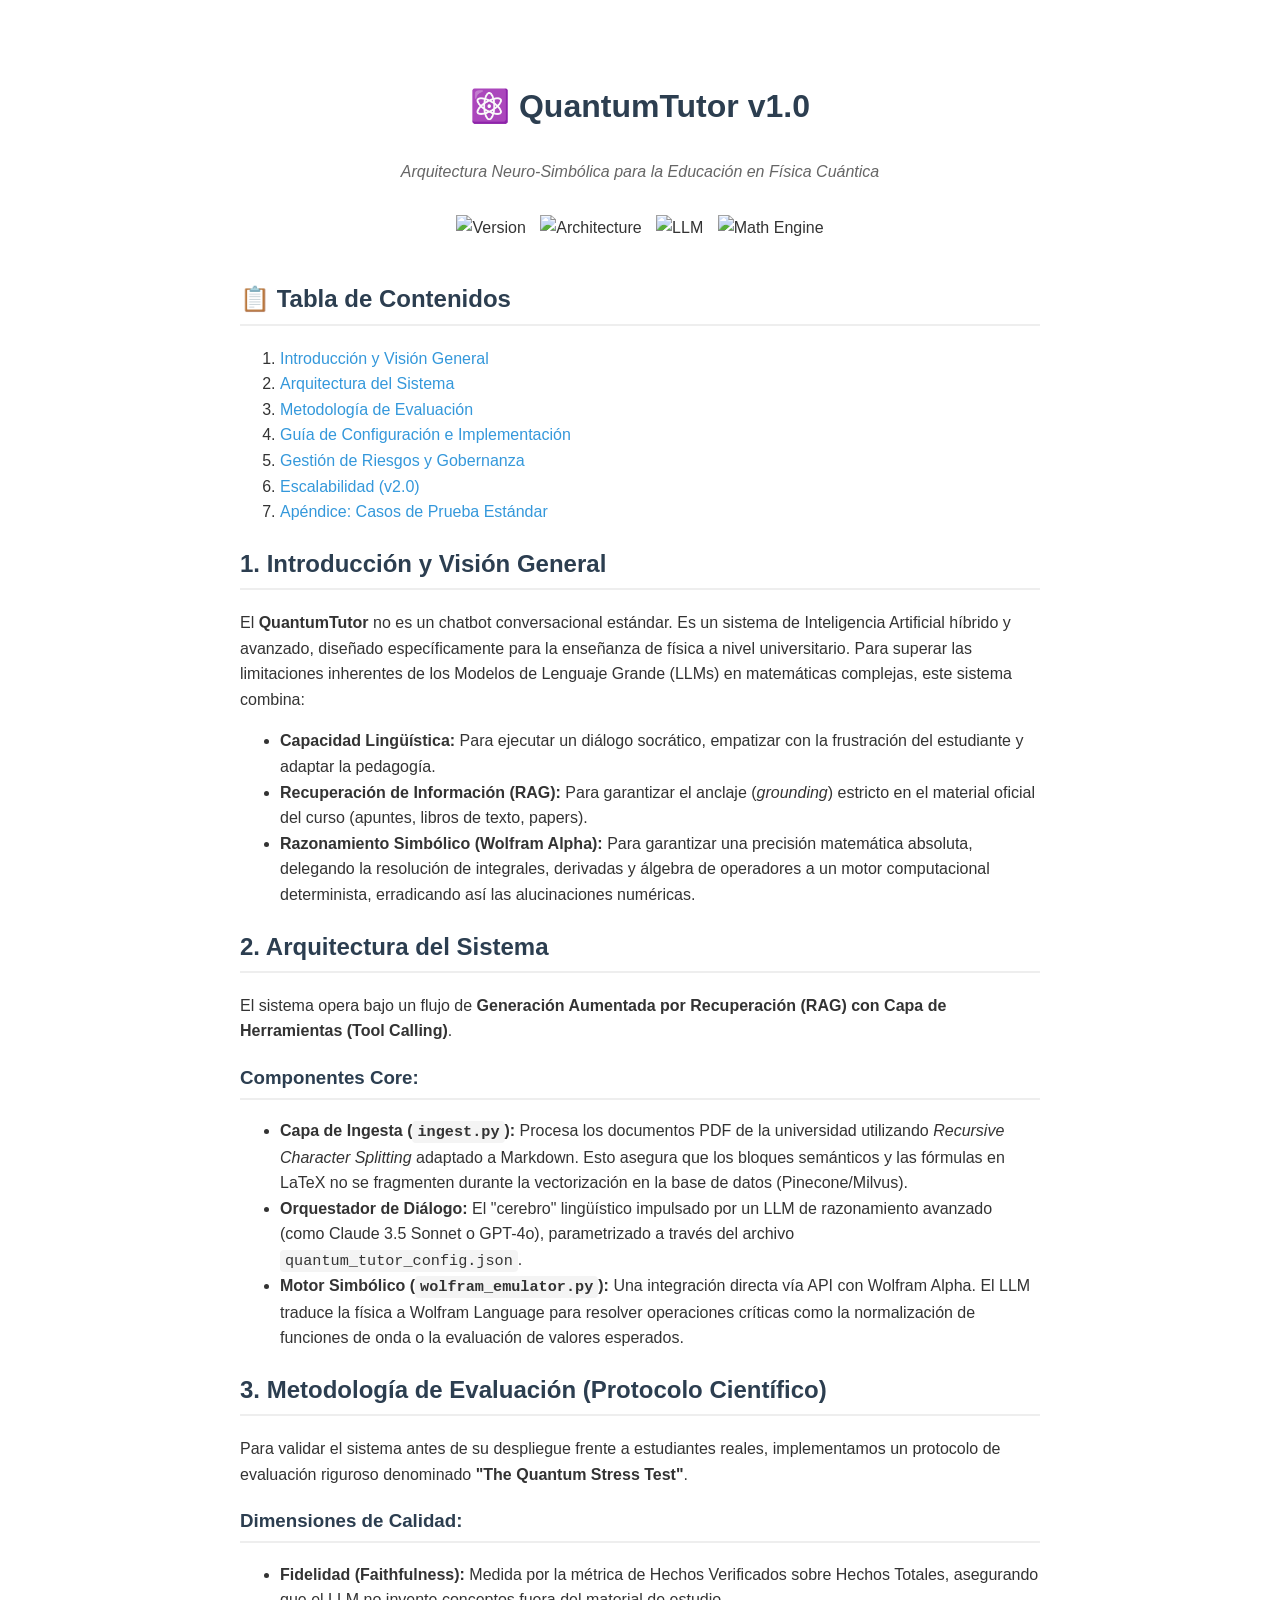
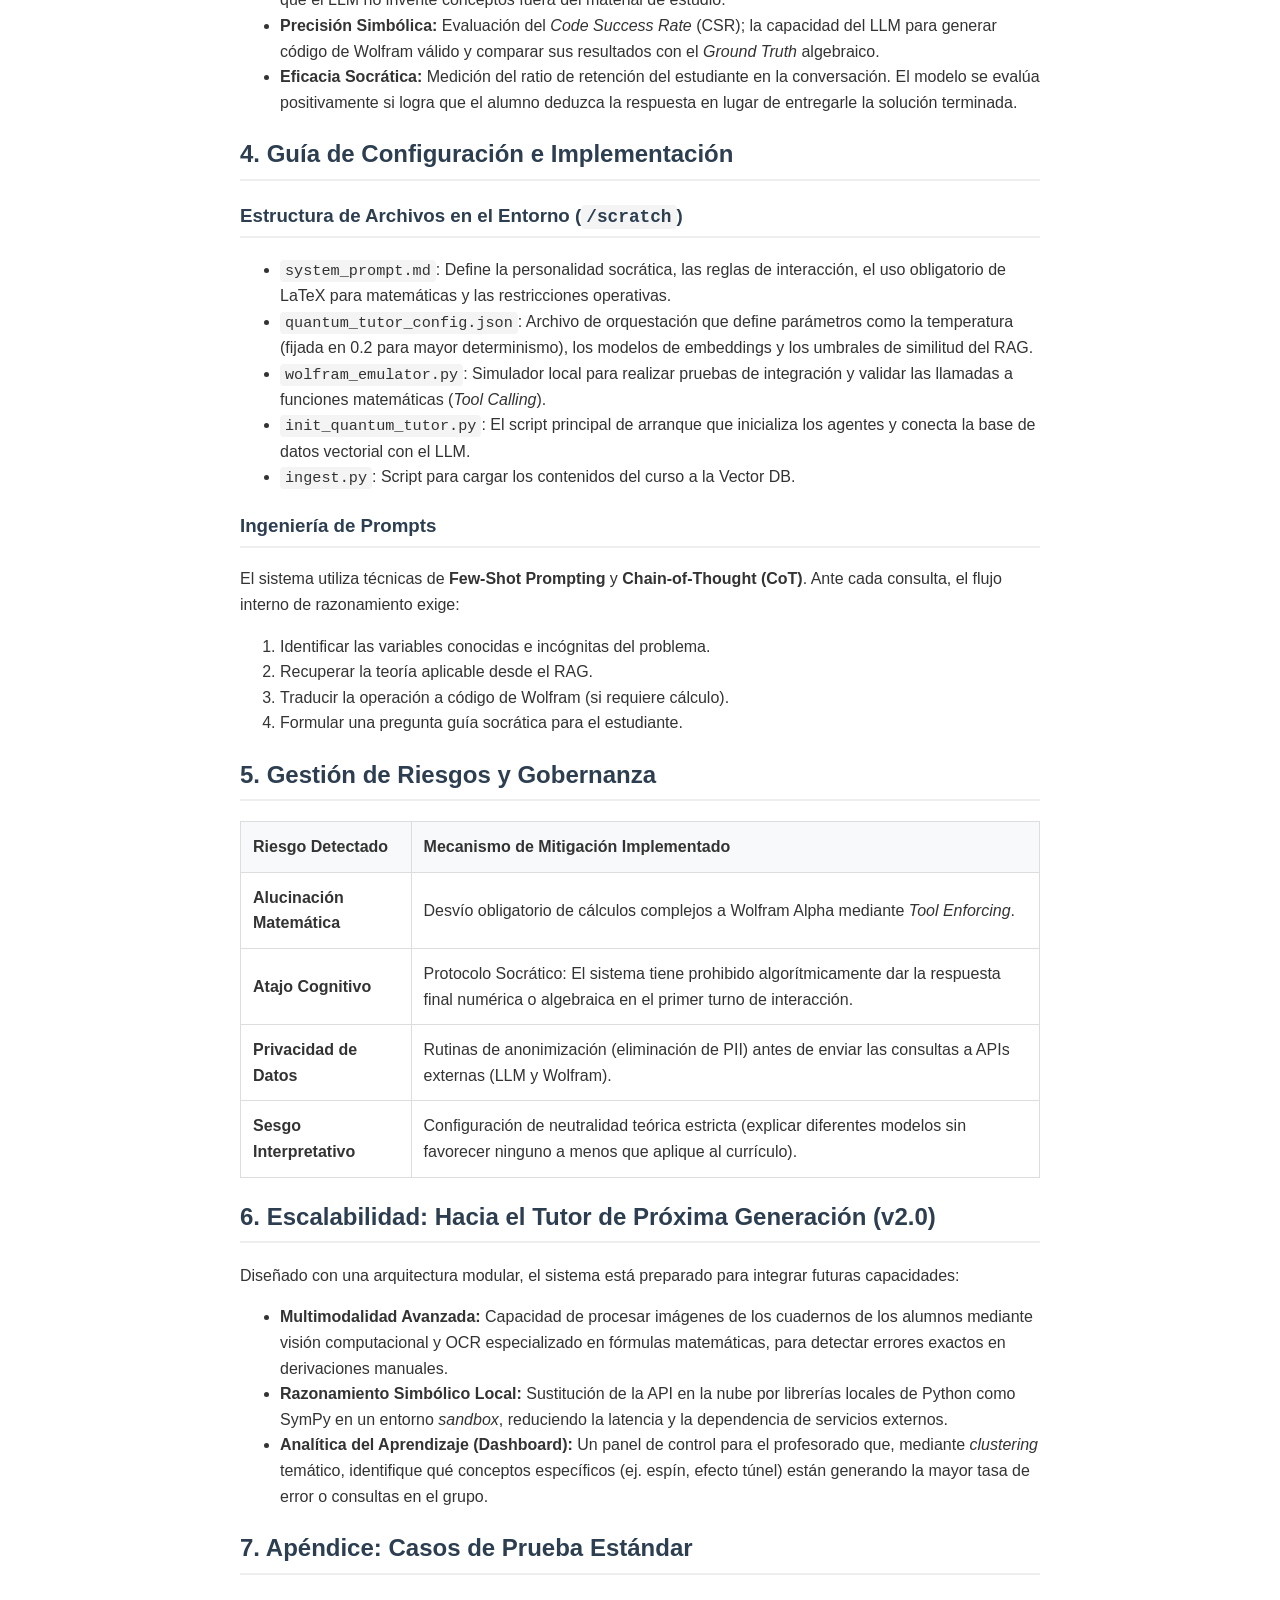
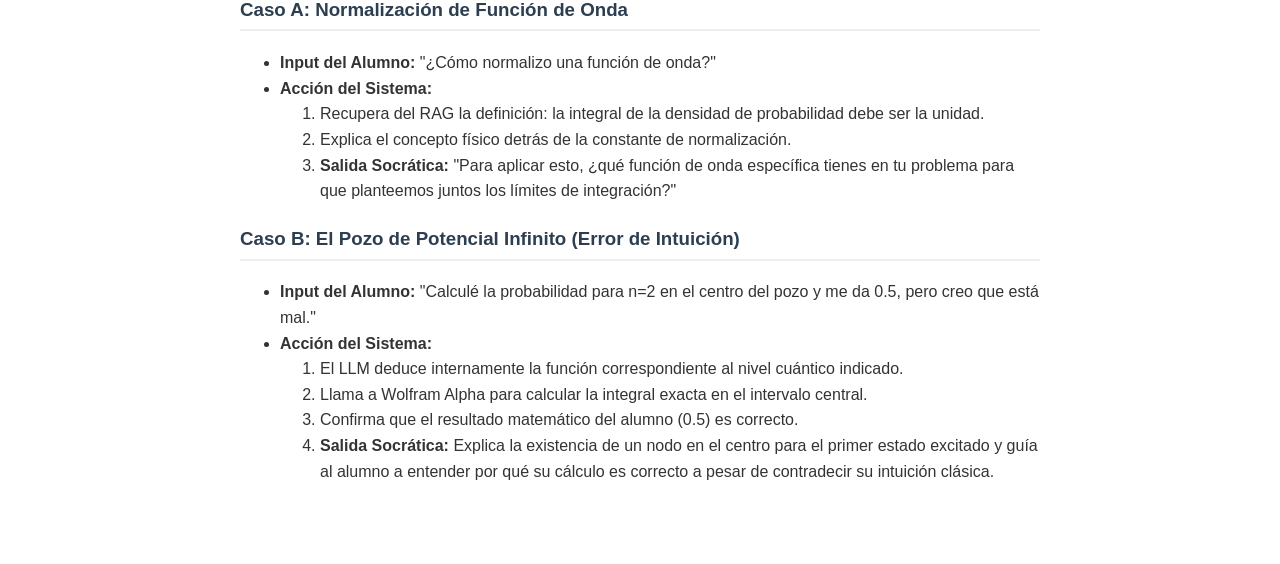
==== manual_quantum_tutor.html @ d398c794 "Initial commit: QuantumTutor v3.0 Production Ready" ====
<!DOCTYPE html>
<html lang="es">
<head>
    <meta charset="UTF-8">
    <title>QuantumTutor v1.0</title>
    <style>
        body { font-family: 'Segoe UI', Arial, sans-serif; line-height: 1.6; max-width: 800px; margin: 40px auto; color: #333; padding: 20px; }
        h1, h2, h3 { color: #2c3e50; border-bottom: 2px solid #eee; padding-bottom: 5px; }
        h1 { text-align: center; border-bottom: none; }
        .subtitle { text-align: center; font-style: italic; color: #666; margin-bottom: 30px; }
        code { background: #f4f4f4; padding: 2px 5px; border-radius: 4px; font-family: 'Courier New', monospace; font-size: 0.95em; }
        pre code { display: block; padding: 10px; overflow-x: auto; border: 1px solid #ddd; }
        table { width: 100%; border-collapse: collapse; margin-bottom: 20px; }
        th, td { border: 1px solid #ddd; padding: 12px; text-align: left; }
        th { background-color: #f8f9fa; }
        .badges { text-align: center; margin-bottom: 40px; }
        .badges img { margin: 0 5px; height: 20px; }
        a { color: #3498db; text-decoration: none; }
        a:hover { text-decoration: underline; }
        ul, ol { margin-bottom: 20px; }
    </style>
</head>
<body>
    <h1>⚛️ QuantumTutor v1.0</h1>
    <div class="subtitle">Arquitectura Neuro-Simbólica para la Educación en Física Cuántica</div>
    
    <div class="badges">
        <img src="https://img.shields.io/badge/version-1.0-blue" alt="Version">
        <img src="https://img.shields.io/badge/architecture-Neuro--Symbolic_RAG-orange" alt="Architecture">
        <img src="https://img.shields.io/badge/LLM-Claude_3.5_Sonnet-green" alt="LLM">
        <img src="https://img.shields.io/badge/Math_Engine-Wolfram_Alpha-red" alt="Math Engine">
    </div>

    <h2>📋 Tabla de Contenidos</h2>
    <ol>
        <li><a href="#1-introducción-y-visión-general">Introducción y Visión General</a></li>
        <li><a href="#2-arquitectura-del-sistema">Arquitectura del Sistema</a></li>
        <li><a href="#3-metodología-de-evaluación-protocolo-científico">Metodología de Evaluación</a></li>
        <li><a href="#4-guía-de-configuración-e-implementación">Guía de Configuración e Implementación</a></li>
        <li><a href="#5-gestión-de-riesgos-y-gobernanza">Gestión de Riesgos y Gobernanza</a></li>
        <li><a href="#6-escalabilidad-hacia-el-tutor-de-próxima-generación-v20">Escalabilidad (v2.0)</a></li>
        <li><a href="#7-apéndice-casos-de-prueba-estándar">Apéndice: Casos de Prueba Estándar</a></li>
    </ol>

    <h2 id="1-introducción-y-visión-general">1. Introducción y Visión General</h2>
    <p>El <strong>QuantumTutor</strong> no es un chatbot conversacional estándar. Es un sistema de Inteligencia Artificial híbrido y avanzado, diseñado específicamente para la enseñanza de física a nivel universitario. Para superar las limitaciones inherentes de los Modelos de Lenguaje Grande (LLMs) en matemáticas complejas, este sistema combina:</p>
    <ul>
        <li><strong>Capacidad Lingüística:</strong> Para ejecutar un diálogo socrático, empatizar con la frustración del estudiante y adaptar la pedagogía.</li>
        <li><strong>Recuperación de Información (RAG):</strong> Para garantizar el anclaje (<em>grounding</em>) estricto en el material oficial del curso (apuntes, libros de texto, papers).</li>
        <li><strong>Razonamiento Simbólico (Wolfram Alpha):</strong> Para garantizar una precisión matemática absoluta, delegando la resolución de integrales, derivadas y álgebra de operadores a un motor computacional determinista, erradicando así las alucinaciones numéricas.</li>
    </ul>

    <h2 id="2-arquitectura-del-sistema">2. Arquitectura del Sistema</h2>
    <p>El sistema opera bajo un flujo de <strong>Generación Aumentada por Recuperación (RAG) con Capa de Herramientas (Tool Calling)</strong>.</p>
    
    <h3>Componentes Core:</h3>
    <ul>
        <li><strong>Capa de Ingesta (<code>ingest.py</code>):</strong> Procesa los documentos PDF de la universidad utilizando <em>Recursive Character Splitting</em> adaptado a Markdown. Esto asegura que los bloques semánticos y las fórmulas en LaTeX no se fragmenten durante la vectorización en la base de datos (Pinecone/Milvus).</li>
        <li><strong>Orquestador de Diálogo:</strong> El "cerebro" lingüístico impulsado por un LLM de razonamiento avanzado (como Claude 3.5 Sonnet o GPT-4o), parametrizado a través del archivo <code>quantum_tutor_config.json</code>.</li>
        <li><strong>Motor Simbólico (<code>wolfram_emulator.py</code>):</strong> Una integración directa vía API con Wolfram Alpha. El LLM traduce la física a Wolfram Language para resolver operaciones críticas como la normalización de funciones de onda o la evaluación de valores esperados.</li>
    </ul>

    <h2 id="3-metodología-de-evaluación-protocolo-científico">3. Metodología de Evaluación (Protocolo Científico)</h2>
    <p>Para validar el sistema antes de su despliegue frente a estudiantes reales, implementamos un protocolo de evaluación riguroso denominado <strong>"The Quantum Stress Test"</strong>.</p>
    
    <h3>Dimensiones de Calidad:</h3>
    <ul>
        <li><strong>Fidelidad (Faithfulness):</strong> Medida por la métrica de Hechos Verificados sobre Hechos Totales, asegurando que el LLM no invente conceptos fuera del material de estudio.</li>
        <li><strong>Precisión Simbólica:</strong> Evaluación del <em>Code Success Rate</em> (CSR); la capacidad del LLM para generar código de Wolfram válido y comparar sus resultados con el <em>Ground Truth</em> algebraico.</li>
        <li><strong>Eficacia Socrática:</strong> Medición del ratio de retención del estudiante en la conversación. El modelo se evalúa positivamente si logra que el alumno deduzca la respuesta en lugar de entregarle la solución terminada.</li>
    </ul>

    <h2 id="4-guía-de-configuración-e-implementación">4. Guía de Configuración e Implementación</h2>
    
    <h3>Estructura de Archivos en el Entorno (<code>/scratch</code>)</h3>
    <ul>
        <li><code>system_prompt.md</code>: Define la personalidad socrática, las reglas de interacción, el uso obligatorio de LaTeX para matemáticas y las restricciones operativas.</li>
        <li><code>quantum_tutor_config.json</code>: Archivo de orquestación que define parámetros como la temperatura (fijada en 0.2 para mayor determinismo), los modelos de embeddings y los umbrales de similitud del RAG.</li>
        <li><code>wolfram_emulator.py</code>: Simulador local para realizar pruebas de integración y validar las llamadas a funciones matemáticas (<em>Tool Calling</em>).</li>
        <li><code>init_quantum_tutor.py</code>: El script principal de arranque que inicializa los agentes y conecta la base de datos vectorial con el LLM.</li>
        <li><code>ingest.py</code>: Script para cargar los contenidos del curso a la Vector DB.</li>
    </ul>
    
    <h3>Ingeniería de Prompts</h3>
    <p>El sistema utiliza técnicas de <strong>Few-Shot Prompting</strong> y <strong>Chain-of-Thought (CoT)</strong>. Ante cada consulta, el flujo interno de razonamiento exige:</p>
    <ol>
        <li>Identificar las variables conocidas e incógnitas del problema.</li>
        <li>Recuperar la teoría aplicable desde el RAG.</li>
        <li>Traducir la operación a código de Wolfram (si requiere cálculo).</li>
        <li>Formular una pregunta guía socrática para el estudiante.</li>
    </ol>

    <h2 id="5-gestión-de-riesgos-y-gobernanza">5. Gestión de Riesgos y Gobernanza</h2>
    <table>
        <thead>
            <tr>
                <th>Riesgo Detectado</th>
                <th>Mecanismo de Mitigación Implementado</th>
            </tr>
        </thead>
        <tbody>
            <tr>
                <td><strong>Alucinación Matemática</strong></td>
                <td>Desvío obligatorio de cálculos complejos a Wolfram Alpha mediante <em>Tool Enforcing</em>.</td>
            </tr>
            <tr>
                <td><strong>Atajo Cognitivo</strong></td>
                <td>Protocolo Socrático: El sistema tiene prohibido algorítmicamente dar la respuesta final numérica o algebraica en el primer turno de interacción.</td>
            </tr>
            <tr>
                <td><strong>Privacidad de Datos</strong></td>
                <td>Rutinas de anonimización (eliminación de PII) antes de enviar las consultas a APIs externas (LLM y Wolfram).</td>
            </tr>
            <tr>
                <td><strong>Sesgo Interpretativo</strong></td>
                <td>Configuración de neutralidad teórica estricta (explicar diferentes modelos sin favorecer ninguno a menos que aplique al currículo).</td>
            </tr>
        </tbody>
    </table>

    <h2 id="6-escalabilidad-hacia-el-tutor-de-próxima-generación-v20">6. Escalabilidad: Hacia el Tutor de Próxima Generación (v2.0)</h2>
    <p>Diseñado con una arquitectura modular, el sistema está preparado para integrar futuras capacidades:</p>
    <ul>
        <li><strong>Multimodalidad Avanzada:</strong> Capacidad de procesar imágenes de los cuadernos de los alumnos mediante visión computacional y OCR especializado en fórmulas matemáticas, para detectar errores exactos en derivaciones manuales.</li>
        <li><strong>Razonamiento Simbólico Local:</strong> Sustitución de la API en la nube por librerías locales de Python como SymPy en un entorno <em>sandbox</em>, reduciendo la latencia y la dependencia de servicios externos.</li>
        <li><strong>Analítica del Aprendizaje (Dashboard):</strong> Un panel de control para el profesorado que, mediante <em>clustering</em> temático, identifique qué conceptos específicos (ej. espín, efecto túnel) están generando la mayor tasa de error o consultas en el grupo.</li>
    </ul>

    <h2 id="7-apéndice-casos-de-prueba-estándar">7. Apéndice: Casos de Prueba Estándar</h2>
    
    <h3>Caso A: Normalización de Función de Onda</h3>
    <ul>
        <li><strong>Input del Alumno:</strong> "¿Cómo normalizo una función de onda?"</li>
        <li><strong>Acción del Sistema:</strong>
            <ol>
                <li>Recupera del RAG la definición: la integral de la densidad de probabilidad debe ser la unidad.</li>
                <li>Explica el concepto físico detrás de la constante de normalización.</li>
                <li><strong>Salida Socrática:</strong> "Para aplicar esto, ¿qué función de onda específica tienes en tu problema para que planteemos juntos los límites de integración?"</li>
            </ol>
        </li>
    </ul>

    <h3>Caso B: El Pozo de Potencial Infinito (Error de Intuición)</h3>
    <ul>
        <li><strong>Input del Alumno:</strong> "Calculé la probabilidad para n=2 en el centro del pozo y me da 0.5, pero creo que está mal."</li>
        <li><strong>Acción del Sistema:</strong>
            <ol>
                <li>El LLM deduce internamente la función correspondiente al nivel cuántico indicado.</li>
                <li>Llama a Wolfram Alpha para calcular la integral exacta en el intervalo central.</li>
                <li>Confirma que el resultado matemático del alumno (0.5) es correcto.</li>
                <li><strong>Salida Socrática:</strong> Explica la existencia de un nodo en el centro para el primer estado excitado y guía al alumno a entender por qué su cálculo es correcto a pesar de contradecir su intuición clásica.</li>
            </ol>
        </li>
    </ul>
</body>
</html>
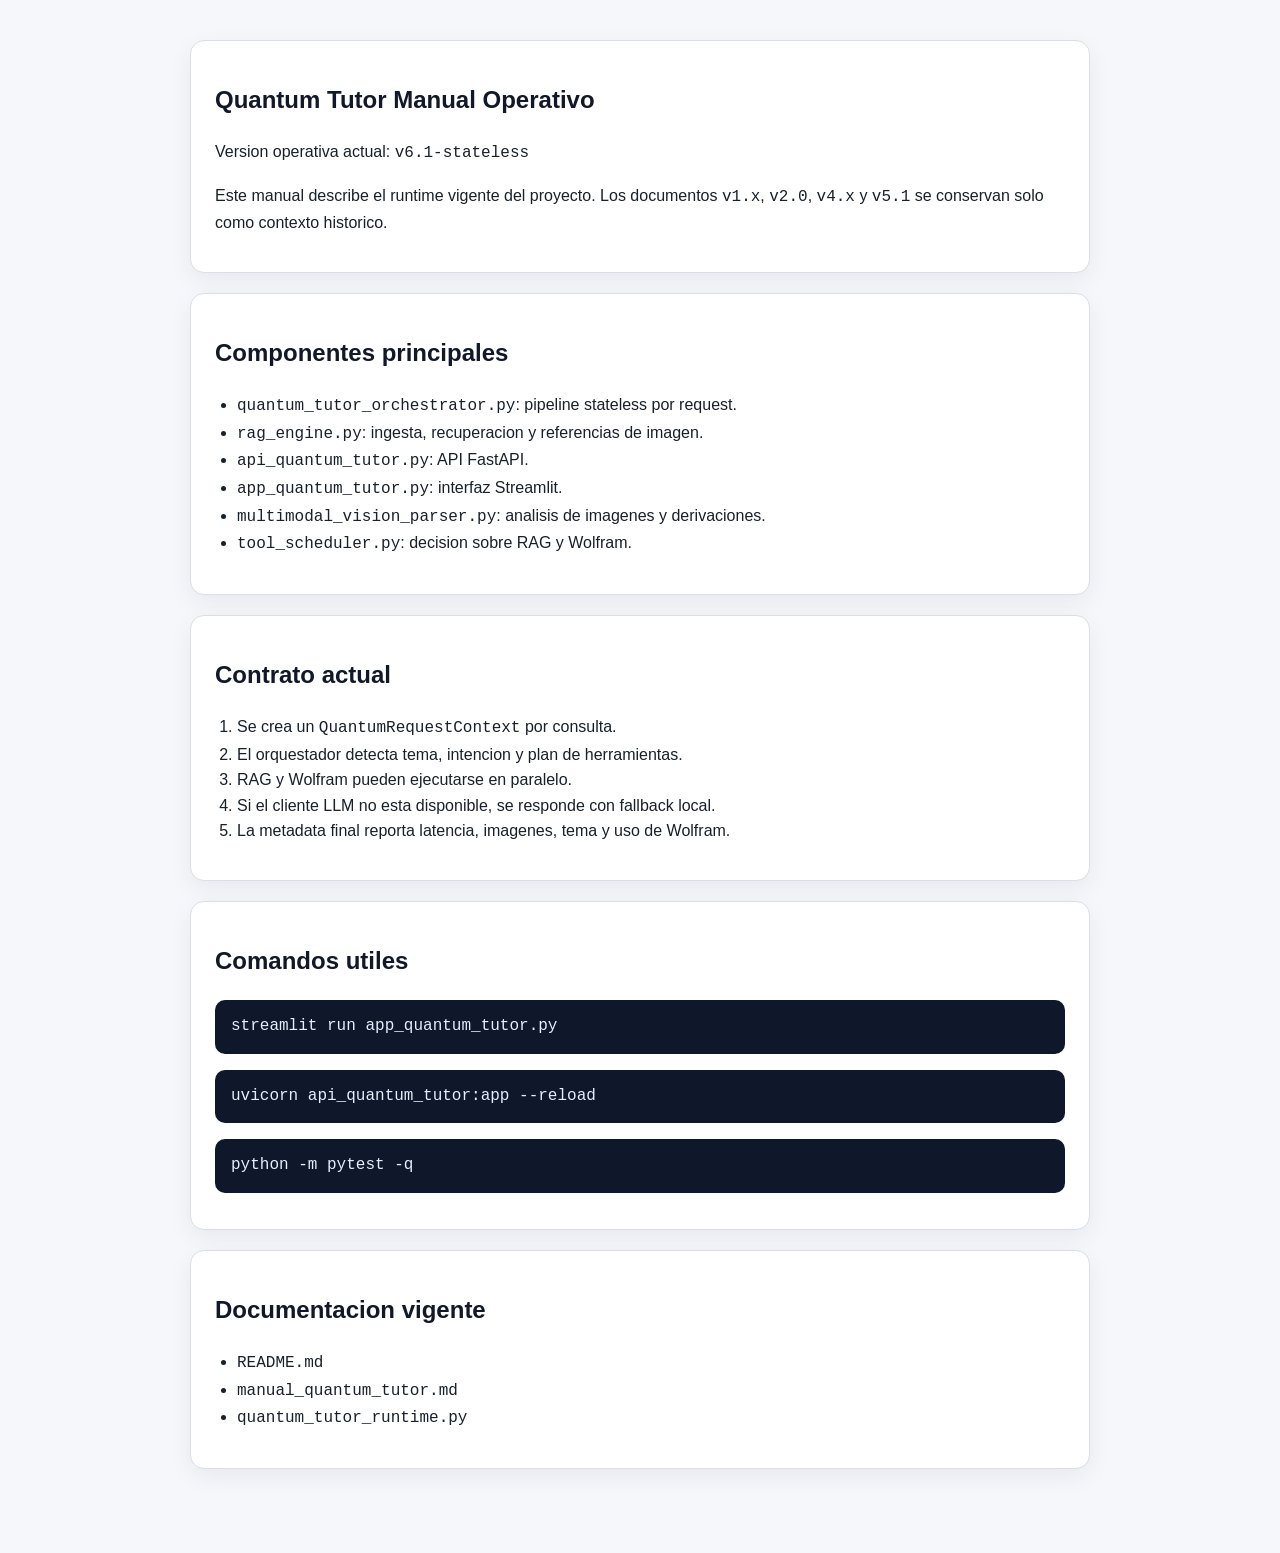
==== commit 759a8eb4: "chore(security): Phase 2 audit remediation (IDOR, XSS, Auto-Register, Orchestrator lock)" ====
--- a/manual_quantum_tutor.html
+++ b/manual_quantum_tutor.html
@@ -2,155 +2,93 @@
 <html lang="es">
 <head>
     <meta charset="UTF-8">
-    <title>QuantumTutor v1.0</title>
+    <meta name="viewport" content="width=device-width, initial-scale=1.0">
+    <title>Quantum Tutor Manual Operativo</title>
     <style>
-        body { font-family: 'Segoe UI', Arial, sans-serif; line-height: 1.6; max-width: 800px; margin: 40px auto; color: #333; padding: 20px; }
-        h1, h2, h3 { color: #2c3e50; border-bottom: 2px solid #eee; padding-bottom: 5px; }
-        h1 { text-align: center; border-bottom: none; }
-        .subtitle { text-align: center; font-style: italic; color: #666; margin-bottom: 30px; }
-        code { background: #f4f4f4; padding: 2px 5px; border-radius: 4px; font-family: 'Courier New', monospace; font-size: 0.95em; }
-        pre code { display: block; padding: 10px; overflow-x: auto; border: 1px solid #ddd; }
-        table { width: 100%; border-collapse: collapse; margin-bottom: 20px; }
-        th, td { border: 1px solid #ddd; padding: 12px; text-align: left; }
-        th { background-color: #f8f9fa; }
-        .badges { text-align: center; margin-bottom: 40px; }
-        .badges img { margin: 0 5px; height: 20px; }
-        a { color: #3498db; text-decoration: none; }
-        a:hover { text-decoration: underline; }
-        ul, ol { margin-bottom: 20px; }
+        body {
+            font-family: "Segoe UI", Arial, sans-serif;
+            margin: 0;
+            background: #f6f7fb;
+            color: #18202a;
+            line-height: 1.6;
+        }
+        main {
+            max-width: 900px;
+            margin: 0 auto;
+            padding: 40px 24px 64px;
+        }
+        h1, h2 {
+            color: #111827;
+        }
+        .card {
+            background: #ffffff;
+            border: 1px solid #d9deea;
+            border-radius: 14px;
+            padding: 20px 24px;
+            margin-bottom: 20px;
+            box-shadow: 0 8px 24px rgba(17, 24, 39, 0.06);
+        }
+        code, pre {
+            font-family: Consolas, "Courier New", monospace;
+        }
+        pre {
+            background: #0f172a;
+            color: #e5eefc;
+            padding: 14px 16px;
+            border-radius: 10px;
+            overflow-x: auto;
+        }
+        ul, ol {
+            padding-left: 22px;
+        }
     </style>
 </head>
 <body>
-    <h1>⚛️ QuantumTutor v1.0</h1>
-    <div class="subtitle">Arquitectura Neuro-Simbólica para la Educación en Física Cuántica</div>
-    
-    <div class="badges">
-        <img src="https://img.shields.io/badge/version-1.0-blue" alt="Version">
-        <img src="https://img.shields.io/badge/architecture-Neuro--Symbolic_RAG-orange" alt="Architecture">
-        <img src="https://img.shields.io/badge/LLM-Claude_3.5_Sonnet-green" alt="LLM">
-        <img src="https://img.shields.io/badge/Math_Engine-Wolfram_Alpha-red" alt="Math Engine">
-    </div>
+    <main>
+        <section class="card">
+            <h1>Quantum Tutor Manual Operativo</h1>
+            <p>Version operativa actual: <code>v6.1-stateless</code></p>
+            <p>Este manual describe el runtime vigente del proyecto. Los documentos <code>v1.x</code>, <code>v2.0</code>, <code>v4.x</code> y <code>v5.1</code> se conservan solo como contexto historico.</p>
+        </section>
 
-    <h2>📋 Tabla de Contenidos</h2>
-    <ol>
-        <li><a href="#1-introducción-y-visión-general">Introducción y Visión General</a></li>
-        <li><a href="#2-arquitectura-del-sistema">Arquitectura del Sistema</a></li>
-        <li><a href="#3-metodología-de-evaluación-protocolo-científico">Metodología de Evaluación</a></li>
-        <li><a href="#4-guía-de-configuración-e-implementación">Guía de Configuración e Implementación</a></li>
-        <li><a href="#5-gestión-de-riesgos-y-gobernanza">Gestión de Riesgos y Gobernanza</a></li>
-        <li><a href="#6-escalabilidad-hacia-el-tutor-de-próxima-generación-v20">Escalabilidad (v2.0)</a></li>
-        <li><a href="#7-apéndice-casos-de-prueba-estándar">Apéndice: Casos de Prueba Estándar</a></li>
-    </ol>
+        <section class="card">
+            <h2>Componentes principales</h2>
+            <ul>
+                <li><code>quantum_tutor_orchestrator.py</code>: pipeline stateless por request.</li>
+                <li><code>rag_engine.py</code>: ingesta, recuperacion y referencias de imagen.</li>
+                <li><code>api_quantum_tutor.py</code>: API FastAPI.</li>
+                <li><code>app_quantum_tutor.py</code>: interfaz Streamlit.</li>
+                <li><code>multimodal_vision_parser.py</code>: analisis de imagenes y derivaciones.</li>
+                <li><code>tool_scheduler.py</code>: decision sobre RAG y Wolfram.</li>
+            </ul>
+        </section>
 
-    <h2 id="1-introducción-y-visión-general">1. Introducción y Visión General</h2>
-    <p>El <strong>QuantumTutor</strong> no es un chatbot conversacional estándar. Es un sistema de Inteligencia Artificial híbrido y avanzado, diseñado específicamente para la enseñanza de física a nivel universitario. Para superar las limitaciones inherentes de los Modelos de Lenguaje Grande (LLMs) en matemáticas complejas, este sistema combina:</p>
-    <ul>
-        <li><strong>Capacidad Lingüística:</strong> Para ejecutar un diálogo socrático, empatizar con la frustración del estudiante y adaptar la pedagogía.</li>
-        <li><strong>Recuperación de Información (RAG):</strong> Para garantizar el anclaje (<em>grounding</em>) estricto en el material oficial del curso (apuntes, libros de texto, papers).</li>
-        <li><strong>Razonamiento Simbólico (Wolfram Alpha):</strong> Para garantizar una precisión matemática absoluta, delegando la resolución de integrales, derivadas y álgebra de operadores a un motor computacional determinista, erradicando así las alucinaciones numéricas.</li>
-    </ul>
+        <section class="card">
+            <h2>Contrato actual</h2>
+            <ol>
+                <li>Se crea un <code>QuantumRequestContext</code> por consulta.</li>
+                <li>El orquestador detecta tema, intencion y plan de herramientas.</li>
+                <li>RAG y Wolfram pueden ejecutarse en paralelo.</li>
+                <li>Si el cliente LLM no esta disponible, se responde con fallback local.</li>
+                <li>La metadata final reporta latencia, imagenes, tema y uso de Wolfram.</li>
+            </ol>
+        </section>
 
-    <h2 id="2-arquitectura-del-sistema">2. Arquitectura del Sistema</h2>
-    <p>El sistema opera bajo un flujo de <strong>Generación Aumentada por Recuperación (RAG) con Capa de Herramientas (Tool Calling)</strong>.</p>
-    
-    <h3>Componentes Core:</h3>
-    <ul>
-        <li><strong>Capa de Ingesta (<code>ingest.py</code>):</strong> Procesa los documentos PDF de la universidad utilizando <em>Recursive Character Splitting</em> adaptado a Markdown. Esto asegura que los bloques semánticos y las fórmulas en LaTeX no se fragmenten durante la vectorización en la base de datos (Pinecone/Milvus).</li>
-        <li><strong>Orquestador de Diálogo:</strong> El "cerebro" lingüístico impulsado por un LLM de razonamiento avanzado (como Claude 3.5 Sonnet o GPT-4o), parametrizado a través del archivo <code>quantum_tutor_config.json</code>.</li>
-        <li><strong>Motor Simbólico (<code>wolfram_emulator.py</code>):</strong> Una integración directa vía API con Wolfram Alpha. El LLM traduce la física a Wolfram Language para resolver operaciones críticas como la normalización de funciones de onda o la evaluación de valores esperados.</li>
-    </ul>
+        <section class="card">
+            <h2>Comandos utiles</h2>
+            <pre>streamlit run app_quantum_tutor.py</pre>
+            <pre>uvicorn api_quantum_tutor:app --reload</pre>
+            <pre>python -m pytest -q</pre>
+        </section>
 
-    <h2 id="3-metodología-de-evaluación-protocolo-científico">3. Metodología de Evaluación (Protocolo Científico)</h2>
-    <p>Para validar el sistema antes de su despliegue frente a estudiantes reales, implementamos un protocolo de evaluación riguroso denominado <strong>"The Quantum Stress Test"</strong>.</p>
-    
-    <h3>Dimensiones de Calidad:</h3>
-    <ul>
-        <li><strong>Fidelidad (Faithfulness):</strong> Medida por la métrica de Hechos Verificados sobre Hechos Totales, asegurando que el LLM no invente conceptos fuera del material de estudio.</li>
-        <li><strong>Precisión Simbólica:</strong> Evaluación del <em>Code Success Rate</em> (CSR); la capacidad del LLM para generar código de Wolfram válido y comparar sus resultados con el <em>Ground Truth</em> algebraico.</li>
-        <li><strong>Eficacia Socrática:</strong> Medición del ratio de retención del estudiante en la conversación. El modelo se evalúa positivamente si logra que el alumno deduzca la respuesta en lugar de entregarle la solución terminada.</li>
-    </ul>
-
-    <h2 id="4-guía-de-configuración-e-implementación">4. Guía de Configuración e Implementación</h2>
-    
-    <h3>Estructura de Archivos en el Entorno (<code>/scratch</code>)</h3>
-    <ul>
-        <li><code>system_prompt.md</code>: Define la personalidad socrática, las reglas de interacción, el uso obligatorio de LaTeX para matemáticas y las restricciones operativas.</li>
-        <li><code>quantum_tutor_config.json</code>: Archivo de orquestación que define parámetros como la temperatura (fijada en 0.2 para mayor determinismo), los modelos de embeddings y los umbrales de similitud del RAG.</li>
-        <li><code>wolfram_emulator.py</code>: Simulador local para realizar pruebas de integración y validar las llamadas a funciones matemáticas (<em>Tool Calling</em>).</li>
-        <li><code>init_quantum_tutor.py</code>: El script principal de arranque que inicializa los agentes y conecta la base de datos vectorial con el LLM.</li>
-        <li><code>ingest.py</code>: Script para cargar los contenidos del curso a la Vector DB.</li>
-    </ul>
-    
-    <h3>Ingeniería de Prompts</h3>
-    <p>El sistema utiliza técnicas de <strong>Few-Shot Prompting</strong> y <strong>Chain-of-Thought (CoT)</strong>. Ante cada consulta, el flujo interno de razonamiento exige:</p>
-    <ol>
-        <li>Identificar las variables conocidas e incógnitas del problema.</li>
-        <li>Recuperar la teoría aplicable desde el RAG.</li>
-        <li>Traducir la operación a código de Wolfram (si requiere cálculo).</li>
-        <li>Formular una pregunta guía socrática para el estudiante.</li>
-    </ol>
-
-    <h2 id="5-gestión-de-riesgos-y-gobernanza">5. Gestión de Riesgos y Gobernanza</h2>
-    <table>
-        <thead>
-            <tr>
-                <th>Riesgo Detectado</th>
-                <th>Mecanismo de Mitigación Implementado</th>
-            </tr>
-        </thead>
-        <tbody>
-            <tr>
-                <td><strong>Alucinación Matemática</strong></td>
-                <td>Desvío obligatorio de cálculos complejos a Wolfram Alpha mediante <em>Tool Enforcing</em>.</td>
-            </tr>
-            <tr>
-                <td><strong>Atajo Cognitivo</strong></td>
-                <td>Protocolo Socrático: El sistema tiene prohibido algorítmicamente dar la respuesta final numérica o algebraica en el primer turno de interacción.</td>
-            </tr>
-            <tr>
-                <td><strong>Privacidad de Datos</strong></td>
-                <td>Rutinas de anonimización (eliminación de PII) antes de enviar las consultas a APIs externas (LLM y Wolfram).</td>
-            </tr>
-            <tr>
-                <td><strong>Sesgo Interpretativo</strong></td>
-                <td>Configuración de neutralidad teórica estricta (explicar diferentes modelos sin favorecer ninguno a menos que aplique al currículo).</td>
-            </tr>
-        </tbody>
-    </table>
-
-    <h2 id="6-escalabilidad-hacia-el-tutor-de-próxima-generación-v20">6. Escalabilidad: Hacia el Tutor de Próxima Generación (v2.0)</h2>
-    <p>Diseñado con una arquitectura modular, el sistema está preparado para integrar futuras capacidades:</p>
-    <ul>
-        <li><strong>Multimodalidad Avanzada:</strong> Capacidad de procesar imágenes de los cuadernos de los alumnos mediante visión computacional y OCR especializado en fórmulas matemáticas, para detectar errores exactos en derivaciones manuales.</li>
-        <li><strong>Razonamiento Simbólico Local:</strong> Sustitución de la API en la nube por librerías locales de Python como SymPy en un entorno <em>sandbox</em>, reduciendo la latencia y la dependencia de servicios externos.</li>
-        <li><strong>Analítica del Aprendizaje (Dashboard):</strong> Un panel de control para el profesorado que, mediante <em>clustering</em> temático, identifique qué conceptos específicos (ej. espín, efecto túnel) están generando la mayor tasa de error o consultas en el grupo.</li>
-    </ul>
-
-    <h2 id="7-apéndice-casos-de-prueba-estándar">7. Apéndice: Casos de Prueba Estándar</h2>
-    
-    <h3>Caso A: Normalización de Función de Onda</h3>
-    <ul>
-        <li><strong>Input del Alumno:</strong> "¿Cómo normalizo una función de onda?"</li>
-        <li><strong>Acción del Sistema:</strong>
-            <ol>
-                <li>Recupera del RAG la definición: la integral de la densidad de probabilidad debe ser la unidad.</li>
-                <li>Explica el concepto físico detrás de la constante de normalización.</li>
-                <li><strong>Salida Socrática:</strong> "Para aplicar esto, ¿qué función de onda específica tienes en tu problema para que planteemos juntos los límites de integración?"</li>
-            </ol>
-        </li>
-    </ul>
-
-    <h3>Caso B: El Pozo de Potencial Infinito (Error de Intuición)</h3>
-    <ul>
-        <li><strong>Input del Alumno:</strong> "Calculé la probabilidad para n=2 en el centro del pozo y me da 0.5, pero creo que está mal."</li>
-        <li><strong>Acción del Sistema:</strong>
-            <ol>
-                <li>El LLM deduce internamente la función correspondiente al nivel cuántico indicado.</li>
-                <li>Llama a Wolfram Alpha para calcular la integral exacta en el intervalo central.</li>
-                <li>Confirma que el resultado matemático del alumno (0.5) es correcto.</li>
-                <li><strong>Salida Socrática:</strong> Explica la existencia de un nodo en el centro para el primer estado excitado y guía al alumno a entender por qué su cálculo es correcto a pesar de contradecir su intuición clásica.</li>
-            </ol>
-        </li>
-    </ul>
+        <section class="card">
+            <h2>Documentacion vigente</h2>
+            <ul>
+                <li><code>README.md</code></li>
+                <li><code>manual_quantum_tutor.md</code></li>
+                <li><code>quantum_tutor_runtime.py</code></li>
+            </ul>
+        </section>
+    </main>
 </body>
 </html>
